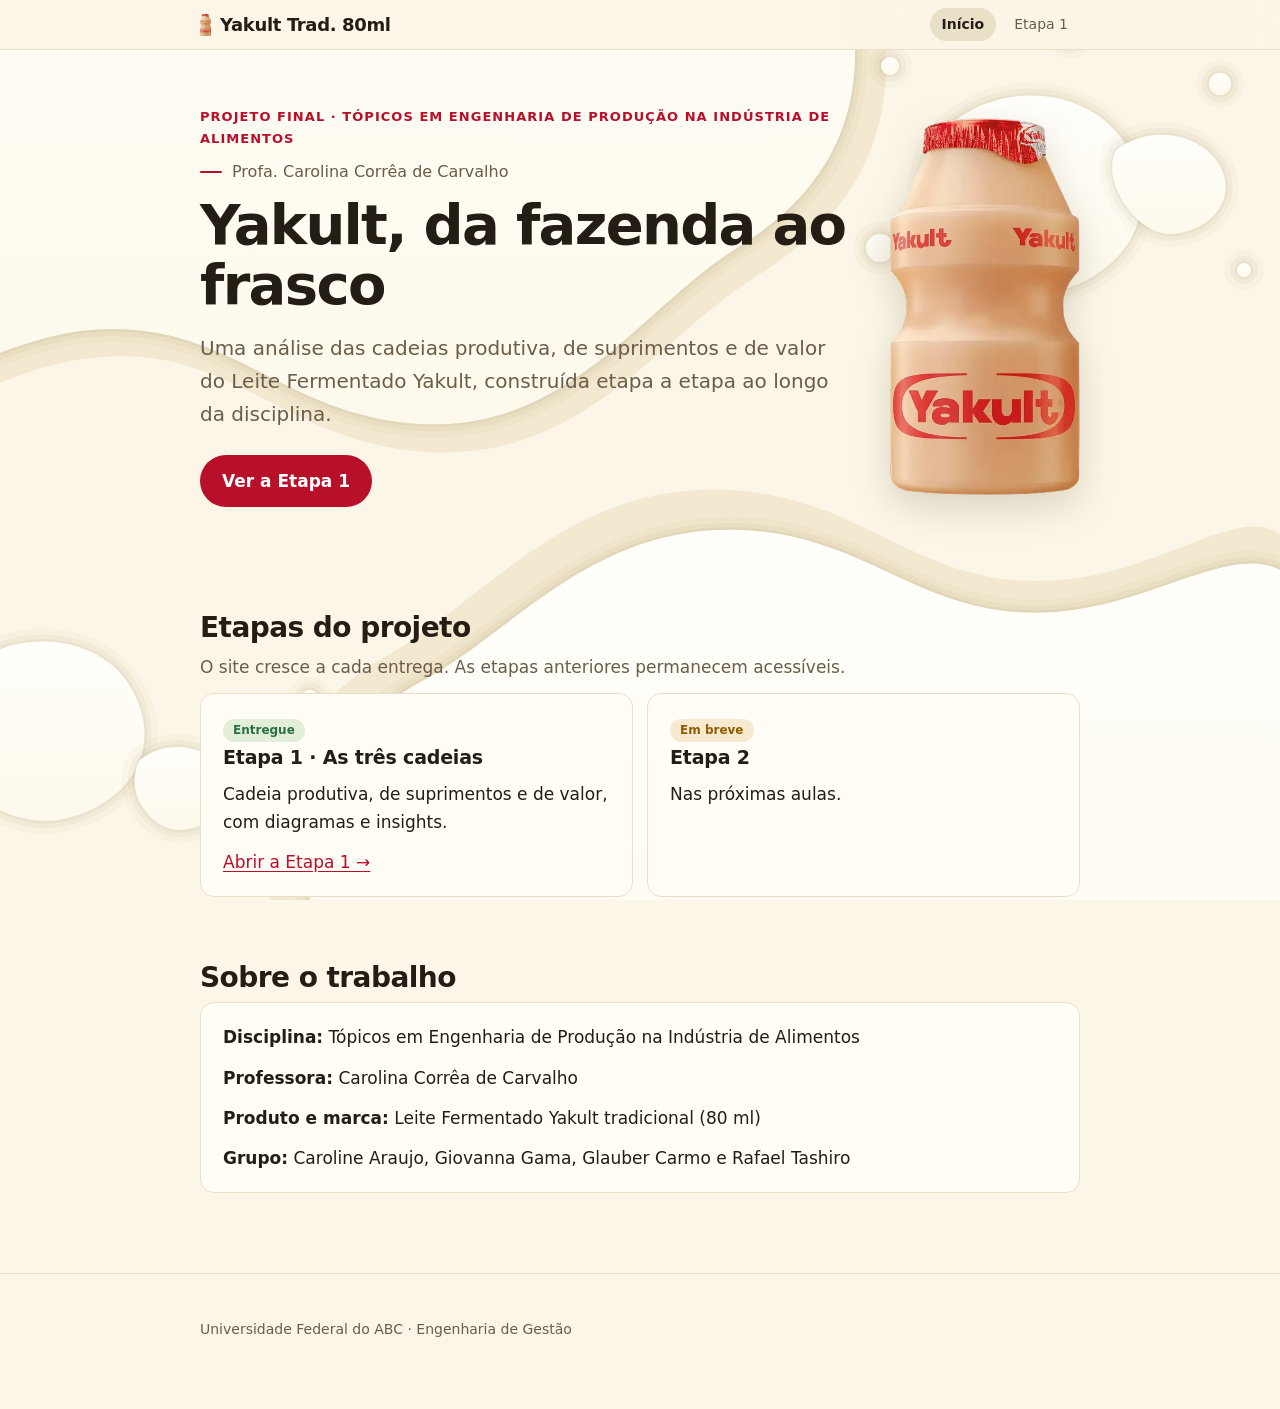
==== index.html @ 2fadf501 "Ícone do cabeçalho menor, mantendo a proporção da imagem Co-Authored-By: Claude Sonnet 5.5 <noreply@" ====
<!doctype html>
<html lang="pt-BR">
<head>
  <meta charset="utf-8">
  <meta name="viewport" content="width=device-width, initial-scale=1">
  <title>Yakult - Tópicos em Eng. Prod. Ind. Alimentos</title>
  <meta name="description" content="Projeto final de Tópicos em Engenharia de Produção na Indústria de Alimentos (UFABC): análise das cadeias produtiva, de suprimentos e de valor do Leite Fermentado Yakult.">
  <link rel="stylesheet" href="assets/style.css">
</head>
<body>

<div class="milk-bg" aria-hidden="true">
  <svg width="0" height="0" style="position:absolute" aria-hidden="true" focusable="false">
    <defs>
      <linearGradient id="milk-grad" x1="0" y1="0" x2="0" y2="1">
        <stop offset="0" class="milk-stop-a"/>
        <stop offset="1" class="milk-stop-b"/>
      </linearGradient>
    </defs>
  </svg>
  <svg class="milk-layer" data-ay="26" data-ax="18" data-per="520" data-ph="0.0" viewBox="0 0 1440 900" preserveAspectRatio="xMaxYMid slice" xmlns="http://www.w3.org/2000/svg" focusable="false">
    <path class="milk-back" d="M-300 -300 H1040 V0 C1064 130 1016 214 920 274 C816 338 744 462 586 452 C440 442 392 342 252 358 C152 367 74 446 0 410 L-300 410 Z"/>
  </svg>
  <svg class="milk-layer" data-ay="40" data-ax="30" data-per="430" data-ph="1.1" viewBox="0 0 1440 900" preserveAspectRatio="xMaxYMid slice" xmlns="http://www.w3.org/2000/svg" focusable="false">
    <path class="milk-glow g1" d="M-300 -300 H1010 V0 C1030 110 990 190 900 246 C800 308 730 432 580 424 C440 416 390 318 250 330 C150 339 70 412 0 380 L-300 380 Z"/>
    <path class="milk-glow g2" d="M-300 -300 H1010 V0 C1030 110 990 190 900 246 C800 308 730 432 580 424 C440 416 390 318 250 330 C150 339 70 412 0 380 L-300 380 Z"/>
    <path class="milk-glow g3" d="M-300 -300 H1010 V0 C1030 110 990 190 900 246 C800 308 730 432 580 424 C440 416 390 318 250 330 C150 339 70 412 0 380 L-300 380 Z"/>
    <path class="milk-front" d="M-300 -300 H1010 V0 C1030 110 990 190 900 246 C800 308 730 432 580 424 C440 416 390 318 250 330 C150 339 70 412 0 380 L-300 380 Z"/>
  </svg>
  <svg class="milk-layer" data-ay="70" data-ax="50" data-per="340" data-ph="2.2" viewBox="0 0 1440 900" preserveAspectRatio="xMaxYMid slice" xmlns="http://www.w3.org/2000/svg" focusable="false">
    <path class="milk-glow g1" d="M1090 150 C1128 82 1240 76 1284 142 C1324 202 1294 268 1222 290 C1148 312 1048 258 1090 150 Z"/>
    <path class="milk-glow g2" d="M1090 150 C1128 82 1240 76 1284 142 C1324 202 1294 268 1222 290 C1148 312 1048 258 1090 150 Z"/>
    <path class="milk-glow g3" d="M1090 150 C1128 82 1240 76 1284 142 C1324 202 1294 268 1222 290 C1148 312 1048 258 1090 150 Z"/>
    <path class="milk-front" d="M1090 150 C1128 82 1240 76 1284 142 C1324 202 1294 268 1222 290 C1148 312 1048 258 1090 150 Z"/>
  </svg>
  <svg class="milk-layer" data-ay="100" data-ax="70" data-per="280" data-ph="0.7" viewBox="0 0 1440 900" preserveAspectRatio="xMaxYMid slice" xmlns="http://www.w3.org/2000/svg" focusable="false">
    <path class="milk-glow g1" d="M1276 150 C1310 124 1364 132 1382 170 C1396 202 1368 232 1332 234 C1298 236 1260 182 1276 150 Z"/>
    <path class="milk-glow g2" d="M1276 150 C1310 124 1364 132 1382 170 C1396 202 1368 232 1332 234 C1298 236 1260 182 1276 150 Z"/>
    <path class="milk-glow g3" d="M1276 150 C1310 124 1364 132 1382 170 C1396 202 1368 232 1332 234 C1298 236 1260 182 1276 150 Z"/>
    <path class="milk-front" d="M1276 150 C1310 124 1364 132 1382 170 C1396 202 1368 232 1332 234 C1298 236 1260 182 1276 150 Z"/>
    <circle class="milk-glow g1" cx="1050" cy="66" r="9"/>
    <circle class="milk-glow g2" cx="1050" cy="66" r="9"/>
    <circle class="milk-glow g3" cx="1050" cy="66" r="9"/>
    <circle class="milk-front" cx="1050" cy="66" r="9"/>
    <circle class="milk-glow g1" cx="1040" cy="248" r="14"/>
    <circle class="milk-glow g2" cx="1040" cy="248" r="14"/>
    <circle class="milk-glow g3" cx="1040" cy="248" r="14"/>
    <circle class="milk-front" cx="1040" cy="248" r="14"/>
    <circle class="milk-glow g1" cx="1380" cy="84" r="11"/>
    <circle class="milk-glow g2" cx="1380" cy="84" r="11"/>
    <circle class="milk-glow g3" cx="1380" cy="84" r="11"/>
    <circle class="milk-front" cx="1380" cy="84" r="11"/>
    <circle class="milk-glow g1" cx="1230" cy="40" r="6"/>
    <circle class="milk-glow g2" cx="1230" cy="40" r="6"/>
    <circle class="milk-glow g3" cx="1230" cy="40" r="6"/>
    <circle class="milk-front" cx="1230" cy="40" r="6"/>
    <circle class="milk-glow g1" cx="1404" cy="270" r="7"/>
    <circle class="milk-glow g2" cx="1404" cy="270" r="7"/>
    <circle class="milk-glow g3" cx="1404" cy="270" r="7"/>
    <circle class="milk-front" cx="1404" cy="270" r="7"/>
  </svg>
  <svg class="milk-layer" data-ay="30" data-ax="24" data-per="560" data-ph="3.4" viewBox="0 0 1440 900" preserveAspectRatio="xMaxYMid slice" xmlns="http://www.w3.org/2000/svg" focusable="false">
    <path class="milk-back" d="M1800 1250 H430 V900 C410 790 460 704 550 654 C650 596 730 482 890 490 C1030 498 1080 592 1220 580 C1320 572 1400 504 1440 534 L1800 534 Z"/>
  </svg>
  <svg class="milk-layer" data-ay="46" data-ax="36" data-per="450" data-ph="4.2" viewBox="0 0 1440 900" preserveAspectRatio="xMaxYMid slice" xmlns="http://www.w3.org/2000/svg" focusable="false">
    <path class="milk-glow g1" d="M1800 1250 H470 V900 C450 800 498 726 584 680 C678 628 754 524 902 530 C1032 536 1084 622 1216 612 C1314 604 1390 544 1440 570 L1800 570 Z"/>
    <path class="milk-glow g2" d="M1800 1250 H470 V900 C450 800 498 726 584 680 C678 628 754 524 902 530 C1032 536 1084 622 1216 612 C1314 604 1390 544 1440 570 L1800 570 Z"/>
    <path class="milk-glow g3" d="M1800 1250 H470 V900 C450 800 498 726 584 680 C678 628 754 524 902 530 C1032 536 1084 622 1216 612 C1314 604 1390 544 1440 570 L1800 570 Z"/>
    <path class="milk-front" d="M1800 1250 H470 V900 C450 800 498 726 584 680 C678 628 754 524 902 530 C1032 536 1084 622 1216 612 C1314 604 1390 544 1440 570 L1800 570 Z"/>
  </svg>
  <svg class="milk-layer" data-ay="90" data-ax="60" data-per="300" data-ph="5.1" viewBox="0 0 1440 900" preserveAspectRatio="xMaxYMid slice" xmlns="http://www.w3.org/2000/svg" focusable="false">
    <path class="milk-glow g1" d="M110 690 C146 628 252 624 290 686 C324 742 296 800 228 818 C158 836 76 766 110 690 Z"/>
    <path class="milk-glow g2" d="M110 690 C146 628 252 624 290 686 C324 742 296 800 228 818 C158 836 76 766 110 690 Z"/>
    <path class="milk-glow g3" d="M110 690 C146 628 252 624 290 686 C324 742 296 800 228 818 C158 836 76 766 110 690 Z"/>
    <path class="milk-front" d="M110 690 C146 628 252 624 290 686 C324 742 296 800 228 818 C158 836 76 766 110 690 Z"/>
    <path class="milk-glow g1" d="M300 760 C326 738 372 744 386 776 C396 804 372 828 342 830 C312 832 282 792 300 760 Z"/>
    <path class="milk-glow g2" d="M300 760 C326 738 372 744 386 776 C396 804 372 828 342 830 C312 832 282 792 300 760 Z"/>
    <path class="milk-glow g3" d="M300 760 C326 738 372 744 386 776 C396 804 372 828 342 830 C312 832 282 792 300 760 Z"/>
    <path class="milk-front" d="M300 760 C326 738 372 744 386 776 C396 804 372 828 342 830 C312 832 282 792 300 760 Z"/>
    <circle class="milk-glow g1" cx="470" cy="700" r="10"/>
    <circle class="milk-glow g2" cx="470" cy="700" r="10"/>
    <circle class="milk-glow g3" cx="470" cy="700" r="10"/>
    <circle class="milk-front" cx="470" cy="700" r="10"/>
    <circle class="milk-glow g1" cx="90" cy="610" r="7"/>
    <circle class="milk-glow g2" cx="90" cy="610" r="7"/>
    <circle class="milk-glow g3" cx="90" cy="610" r="7"/>
    <circle class="milk-front" cx="90" cy="610" r="7"/>
    <circle class="milk-glow g1" cx="420" cy="840" r="12"/>
    <circle class="milk-glow g2" cx="420" cy="840" r="12"/>
    <circle class="milk-glow g3" cx="420" cy="840" r="12"/>
    <circle class="milk-front" cx="420" cy="840" r="12"/>
  </svg>
</div>


<header class="topbar">
  <div class="wrap">
    <a class="brand" href="index.html"><img class="brand-icon" src="assets/yakult-frasco.webp" width="11" height="22" alt="" decoding="async"><span class="brand-name">Yakult Trad. 80ml</span></a>
    <nav class="nav" aria-label="Principal">
      <a href="index.html" aria-current="page">Início</a>
      <a href="etapa-1.html">Etapa 1</a>
    </nav>
  </div>
</header>

<main class="wrap">

  <section class="hero">
    <div class="hero-text">
    <span class="eyebrow">Projeto Final · Tópicos em Engenharia de Produção na Indústria de Alimentos</span>
    <p class="prof">Profa. Carolina Corrêa de Carvalho</p>
    <h1>Yakult, da fazenda ao frasco</h1>
    <p class="lede">Uma análise das cadeias produtiva, de suprimentos e de valor do Leite Fermentado Yakult, construída etapa a etapa ao longo da disciplina.</p>
    <a class="cta" href="etapa-1.html">Ver a Etapa 1</a>
    </div>
    <img class="hero-img" src="assets/yakult-frasco.webp" width="359" height="713" alt="Frasco de Yakult tradicional, com tampa de alumínio vermelha" fetchpriority="high">
  </section>

  <section>
    <h2>Etapas do projeto</h2>
    <p class="sub">O site cresce a cada entrega. As etapas anteriores permanecem acessíveis.</p>
    <div class="grid two">
      <div class="card">
        <span class="tag done">Entregue</span>
        <h3>Etapa 1 · As três cadeias</h3>
        <p>Cadeia produtiva, de suprimentos e de valor, com diagramas e insights.</p>
        <p><a href="etapa-1.html">Abrir a Etapa 1 →</a></p>
      </div>
      <div class="card">
        <span class="tag soon">Em breve</span>
        <h3>Etapa 2</h3>
        <p>Nas próximas aulas.</p>
      </div>
    </div>
  </section>

  <section>
    <h2>Sobre o trabalho</h2>
    <div class="card">
      <p><strong>Disciplina:</strong> Tópicos em Engenharia de Produção na Indústria de Alimentos</p>
      <p><strong>Professora:</strong> Carolina Corrêa de Carvalho</p>
      <p><strong>Produto e marca:</strong> Leite Fermentado Yakult tradicional (80 ml)</p>
      <p><strong>Grupo:</strong> Caroline Araujo, Giovanna Gama, Glauber Carmo e Rafael Tashiro</p>
    </div>
  </section>

</main>

<footer>
  <div class="wrap">
    <p>Universidade Federal do ABC · Engenharia de Gestão</p>
  </div>
</footer>

<script src="assets/milk.js" defer></script>
</body>
</html>
---- assets/style.css ----
:root {
  color-scheme: light;
  /* Paleta única: cor do leite fermentado (creme levemente amarelado) */
  --bg: #fbf6e7;
  --surface: #fffdf6;
  --ink: #241d15;
  --muted: #6a5d49;
  --line: #e9e0c8;
  --red: #b80f2b;
  --red-soft: #f8e3dc;
  --green: #2a6f46;
  --green-soft: #e3eed9;
  --blue: #2a5590;
  --blue-soft: #e3ebf1;
  --amber: #8f5c00;
  --amber-soft: #f7ead0;
  --radius: 14px;
  --font: "Inter", system-ui, -apple-system, "Segoe UI", Roboto, sans-serif;

  /* Camadas do respingo de leite */
  --milk-front-a: #fffefa;
  --milk-front-b: #fdf9ec;
  --milk-back: #f2e9d0;
  --milk-glow: 118, 88, 36;
}

* { box-sizing: border-box; }

html { scroll-behavior: smooth; }

body {
  margin: 0;
  background: var(--bg);
  color: var(--ink);
  font-family: var(--font);
  line-height: 1.65;
  font-size: 17px;
}

a { color: var(--red); text-underline-offset: 3px; }
a:hover { text-decoration-thickness: 2px; }

.wrap { max-width: 920px; margin: 0 auto; padding: 0 20px; }

/* Header / nav */
.topbar {
  position: sticky; top: 0; z-index: 10;
  background: color-mix(in srgb, var(--bg) 90%, transparent);
  backdrop-filter: blur(10px);
  border-bottom: 1px solid var(--line);
}
.topbar .wrap {
  display: flex; align-items: center; justify-content: space-between;
  gap: 4px 16px; padding-top: 8px; padding-bottom: 8px; flex-wrap: wrap;
}
.brand {
  display: inline-flex; align-items: center; gap: 9px;
  font-weight: 800; font-size: 18px; letter-spacing: -0.02em;
  text-decoration: none; color: var(--ink); line-height: 1;
}
.brand-icon { flex: none; height: 22px; width: auto; aspect-ratio: 359 / 713; object-fit: contain; }
.brand-name { white-space: nowrap; }
.brand:hover .brand-icon { transform: rotate(-6deg); }
.brand-icon { transition: transform .2s ease; }
.nav { display: flex; gap: 6px; font-size: 14px; }
.nav a {
  color: var(--muted); text-decoration: none; padding: 5px 12px; border-radius: 999px; white-space: nowrap;
}
.nav a:hover { color: var(--ink); background: var(--line); }
.nav a[aria-current="page"] { color: var(--ink); font-weight: 600; background: var(--line); }

/* Abas de seção (Etapa 1) */
.tabs { border-top: 1px solid var(--line); }
.tabs-row {
  display: flex; gap: 6px; padding-top: 6px; padding-bottom: 7px;
  justify-content: flex-start;
  overflow-x: auto; scrollbar-width: none; -webkit-overflow-scrolling: touch;
}
.topbar .tabs-row { flex-wrap: nowrap; }
.tabs-row::-webkit-scrollbar { display: none; }
.tabs a {
  flex: none; font-size: 13.5px; font-weight: 500; color: var(--muted);
  text-decoration: none; padding: 4px 13px; border-radius: 999px;
  border: 1px solid transparent; white-space: nowrap;
  transition: background .15s ease, color .15s ease, border-color .15s ease;
}
.tabs a:hover { color: var(--ink); background: var(--line); }
.tabs a[aria-current="true"] {
  color: var(--red); background: var(--red-soft); border-color: color-mix(in srgb, var(--red) 28%, transparent);
  font-weight: 650;
}
.tabs a:focus-visible, .nav a:focus-visible, .brand:focus-visible {
  outline: 2px solid var(--red); outline-offset: 2px;
}
.progress { height: 2px; background: transparent; }
.progress span { display: block; height: 100%; width: 0; background: var(--red); transition: width .1s linear; }

section[id] { scroll-margin-top: 112px; }

/* Hero */
.hero { padding: 56px 0 40px; display: flex; align-items: center; justify-content: space-between; gap: 32px; }
.hero-img { flex: none; width: 190px; height: auto; filter: drop-shadow(0 14px 18px rgba(80, 55, 20, .18)); }
.eyebrow {
  display: inline-block; font-size: 13px; font-weight: 600; letter-spacing: 0.08em;
  text-transform: uppercase; color: var(--red);
}
h1 {
  font-size: clamp(34px, 6vw, 56px); line-height: 1.08;
  letter-spacing: -0.03em; margin: 10px 0 16px; font-weight: 800;
}
.prof { margin: 8px 0 0; font-size: 16px; font-weight: 500; color: var(--muted); }
.prof::before { content: ""; display: inline-block; width: 22px; height: 2px; background: var(--red); vertical-align: middle; margin-right: 10px; border-radius: 2px; }
.lede { font-size: 20px; color: var(--muted); max-width: 640px; margin: 0; }

h2 {
  font-size: 28px; letter-spacing: -0.02em; line-height: 1.2;
  margin: 64px 0 8px; font-weight: 750;
}
h3 { font-size: 19px; margin: 32px 0 6px; letter-spacing: -0.01em; }
p { margin: 12px 0; }
ul, ol { padding-left: 22px; }
li { margin: 6px 0; }
.sub { color: var(--muted); margin-top: 0; }

/* Cards */
.grid { display: grid; gap: 14px; }
.grid.two { grid-template-columns: repeat(auto-fit, minmax(260px, 1fr)); }
.grid.three { grid-template-columns: repeat(auto-fit, minmax(220px, 1fr)); }

.card {
  background: var(--surface); border: 1px solid var(--line);
  border-radius: var(--radius); padding: 20px 22px;
}
.card h3 { margin-top: 0; }
.card p:first-of-type { margin-top: 0; }
.card p:last-child, .card ul:last-child { margin-bottom: 0; }

.tag {
  display: inline-block; font-size: 12px; font-weight: 600; padding: 2px 10px;
  border-radius: 999px; background: var(--line); color: var(--muted);
}
.tag.done { background: var(--green-soft); color: var(--green); }
.tag.soon { background: var(--amber-soft); color: var(--amber); }

.cta {
  display: inline-block; margin-top: 24px; padding: 12px 22px;
  background: var(--red); color: #fff; font-weight: 600; border-radius: 999px;
  text-decoration: none;
}
.cta:hover { filter: brightness(1.08); }

/* Definition strip */
.defs { display: grid; gap: 12px; grid-template-columns: repeat(auto-fit, minmax(240px, 1fr)); margin-top: 16px; }
.def { border-radius: var(--radius); padding: 18px 20px; border: 1px solid var(--line); background: var(--surface); }
.def b { display: block; font-size: 13px; letter-spacing: 0.06em; text-transform: uppercase; margin-bottom: 4px; }
.def.p b { color: var(--blue); }
.def.s b { color: var(--green); }
.def.v b { color: var(--red); }
.def p { margin: 0; font-size: 16px; }

/* Callouts */
.callout {
  border-left: 4px solid var(--amber); background: var(--amber-soft);
  padding: 14px 18px; border-radius: 0 var(--radius) var(--radius) 0; margin: 20px 0;
}
.callout.red { border-color: var(--red); background: var(--red-soft); }
.callout p { margin: 6px 0; }
.callout strong:first-child { display: block; }

/* Facts */
.facts { display: grid; gap: 12px; grid-template-columns: repeat(auto-fit, minmax(190px, 1fr)); margin: 18px 0; }
.fact { background: var(--surface); border: 1px solid var(--line); border-radius: var(--radius); padding: 16px 18px; }
.fact .n { font-size: 28px; font-weight: 800; letter-spacing: -0.02em; line-height: 1.1; }
.fact .l { font-size: 14px; color: var(--muted); margin-top: 4px; }
.fact .y { font-size: 12px; color: var(--muted); margin-top: 6px; }

/* Diagrams */
.diagram {
  background: var(--surface); border: 1px solid var(--line);
  border-radius: var(--radius); padding: 14px; margin: 20px 0;
  overflow-x: auto;
}
.diagram svg { display: block; width: 100%; min-width: 760px; height: auto; }
.diagram figcaption { font-size: 14px; color: var(--muted); padding: 8px 6px 0; }
figure { margin: 0; }

.svg-box { fill: var(--surface); stroke: var(--line); stroke-width: 1.5; }
.svg-p { fill: var(--blue-soft); stroke: var(--blue); stroke-width: 1.5; }
.svg-s { fill: var(--green-soft); stroke: var(--green); stroke-width: 1.5; }
.svg-v { fill: var(--red-soft); stroke: var(--red); stroke-width: 1.5; }
.svg-a { fill: var(--amber-soft); stroke: var(--amber); stroke-width: 1.5; }
.svg-t { fill: var(--ink); font-family: var(--font); font-size: 13px; }
.svg-t.b { font-weight: 700; }
.svg-t.sm { font-size: 11.5px; fill: var(--muted); }
.svg-t.h { font-size: 14px; font-weight: 700; }
.svg-line { stroke: var(--muted); stroke-width: 1.8; fill: none; }
.svg-arrow { fill: var(--muted); }

/* Table */
.table-wrap { overflow-x: auto; margin: 16px 0; }
table { width: 100%; border-collapse: collapse; font-size: 15px; background: var(--surface); border: 1px solid var(--line); border-radius: var(--radius); overflow: hidden; }
th, td { text-align: left; padding: 11px 14px; border-bottom: 1px solid var(--line); vertical-align: top; }
th { font-size: 13px; text-transform: uppercase; letter-spacing: 0.05em; color: var(--muted); background: var(--bg); }
tr:last-child td { border-bottom: 0; }


/* Sources */
.sources { font-size: 15px; }
.sources li { margin: 8px 0; }

footer { margin-top: 80px; padding: 32px 0 56px; border-top: 1px solid var(--line); color: var(--muted); font-size: 14px; }

@media (max-width: 600px) {
  .brand { font-size: 16px; }
  .brand-icon { height: 20px; }
  body { font-size: 16px; }
  .hero { padding-top: 32px; flex-direction: column-reverse; align-items: flex-start; gap: 18px; }
  .hero-img { width: 120px; }
  h2 { font-size: 24px; margin-top: 48px; }
  .nav { font-size: 13px; gap: 2px; }
  .nav a { padding: 5px 10px; }
}

/* Fundo de leite: camadas fixas na tela (cada uma sobe para a GPU), com parallax em assets/milk.js */
.milk-bg {
  position: fixed; inset: 0; z-index: -1;
  pointer-events: none; overflow: hidden;
}
.milk-layer {
  position: absolute; inset: 0; width: 100%; height: 100%;
  will-change: transform; transform: translate3d(0, 0, 0);
}
.milk-stop-a { stop-color: var(--milk-front-a); }
.milk-stop-b { stop-color: var(--milk-front-b); }
.milk-back { fill: var(--milk-back); }
.milk-front { fill: url(#milk-grad); }
.milk-glow { fill: none; stroke: rgb(var(--milk-glow)); stroke-linejoin: round; }
.milk-glow.g1 { stroke-width: 26; stroke-opacity: 0.030; }
.milk-glow.g2 { stroke-width: 14; stroke-opacity: 0.045; }
.milk-glow.g3 { stroke-width: 5;  stroke-opacity: 0.060; }
.milk-bg--soft { opacity: 0.8; }

@media (max-width: 600px) {
  .milk-bg { opacity: 0.85; }
  .milk-bg--soft { opacity: 0.7; }
}
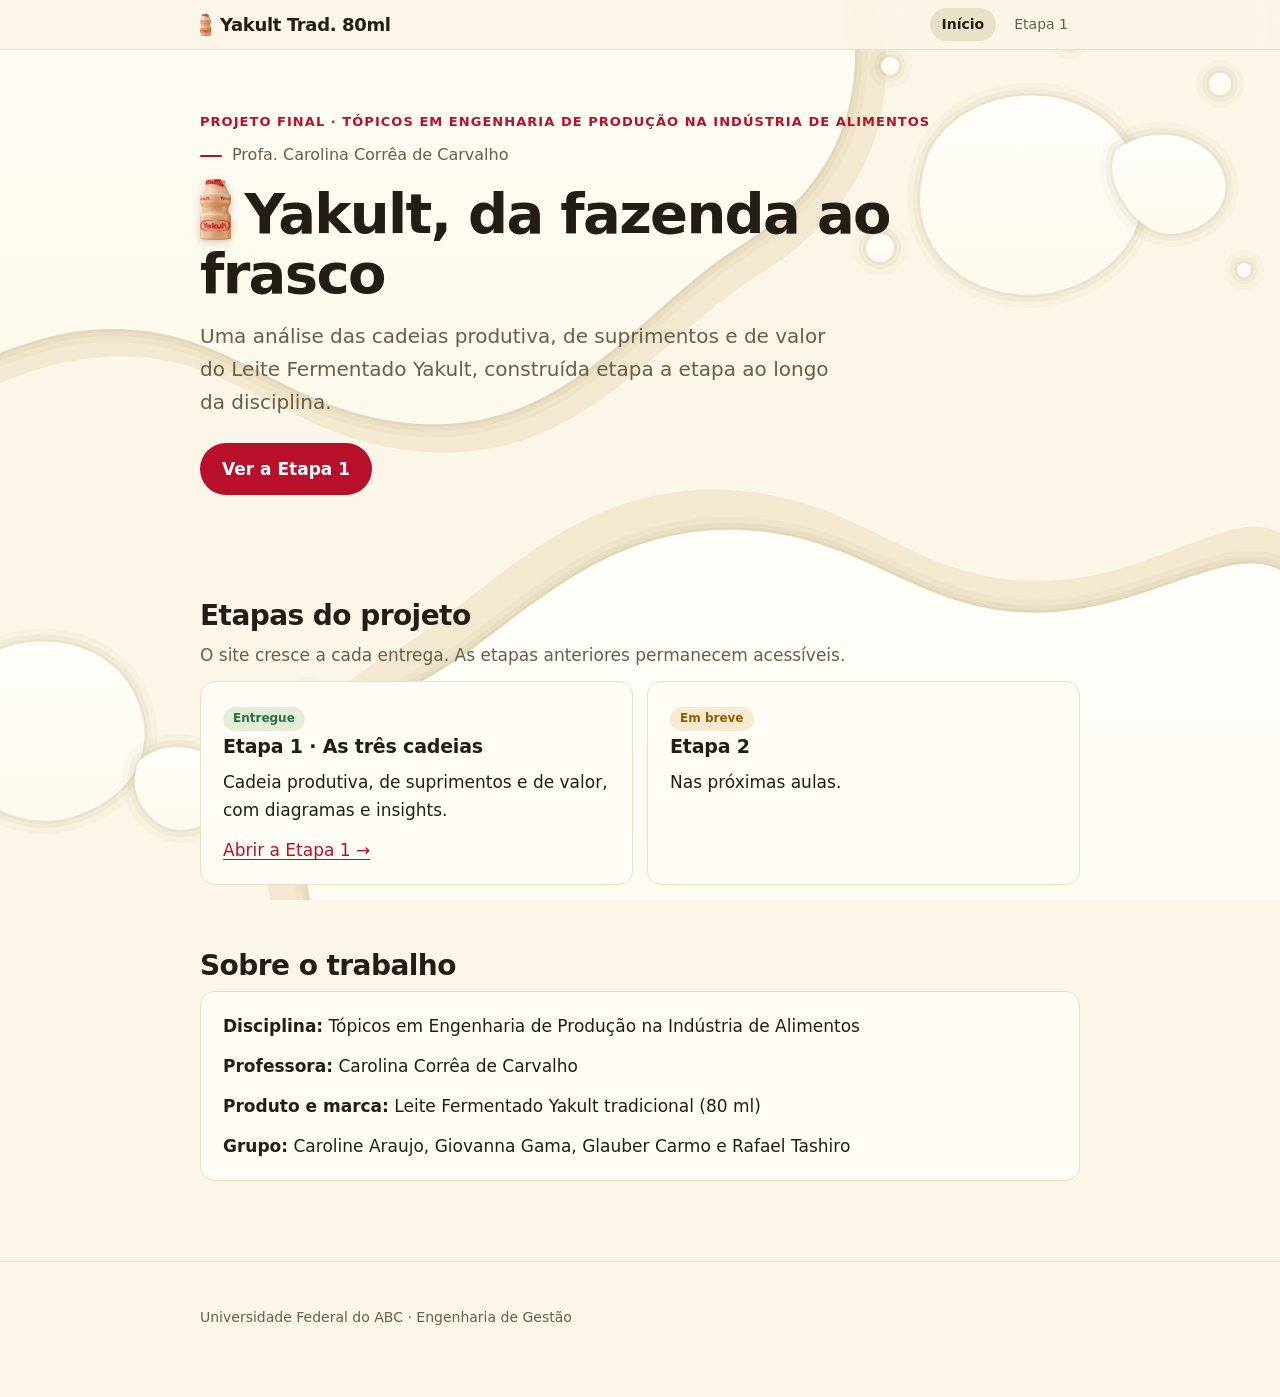
==== commit 9ad7d063: "Frasco do hero ao lado da palavra Yakult, na proporção da fonte Co-Authored-By: Claude Sonnet 5.5 <n" ====
--- a/index.html
+++ b/index.html
@@ -106,14 +106,11 @@
 <main class="wrap">
 
   <section class="hero">
-    <div class="hero-text">
     <span class="eyebrow">Projeto Final · Tópicos em Engenharia de Produção na Indústria de Alimentos</span>
     <p class="prof">Profa. Carolina Corrêa de Carvalho</p>
-    <h1>Yakult, da fazenda ao frasco</h1>
+    <h1><img class="h1-img" src="assets/yakult-frasco.webp" width="53" height="105" alt="Frasco de Yakult">Yakult, da fazenda ao frasco</h1>
     <p class="lede">Uma análise das cadeias produtiva, de suprimentos e de valor do Leite Fermentado Yakult, construída etapa a etapa ao longo da disciplina.</p>
     <a class="cta" href="etapa-1.html">Ver a Etapa 1</a>
-    </div>
-    <img class="hero-img" src="assets/yakult-frasco.webp" width="359" height="713" alt="Frasco de Yakult tradicional, com tampa de alumínio vermelha" fetchpriority="high">
   </section>
 
   <section>
--- a/assets/style.css
+++ b/assets/style.css
@@ -98,8 +98,8 @@
 section[id] { scroll-margin-top: 112px; }
 
 /* Hero */
-.hero { padding: 56px 0 40px; display: flex; align-items: center; justify-content: space-between; gap: 32px; }
-.hero-img { flex: none; width: 190px; height: auto; filter: drop-shadow(0 14px 18px rgba(80, 55, 20, .18)); }
+.hero { padding: 56px 0 40px; }
+.h1-img { height: 1.1em; width: auto; aspect-ratio: 359 / 713; vertical-align: -0.14em; margin-right: 0.24em; filter: drop-shadow(0 3px 4px rgba(80, 55, 20, .22)); }
 .eyebrow {
   display: inline-block; font-size: 13px; font-weight: 600; letter-spacing: 0.08em;
   text-transform: uppercase; color: var(--red);
@@ -214,8 +214,7 @@
   .brand { font-size: 16px; }
   .brand-icon { height: 20px; }
   body { font-size: 16px; }
-  .hero { padding-top: 32px; flex-direction: column-reverse; align-items: flex-start; gap: 18px; }
-  .hero-img { width: 120px; }
+  .hero { padding-top: 44px; }
   h2 { font-size: 24px; margin-top: 48px; }
   .nav { font-size: 13px; gap: 2px; }
   .nav a { padding: 5px 10px; }
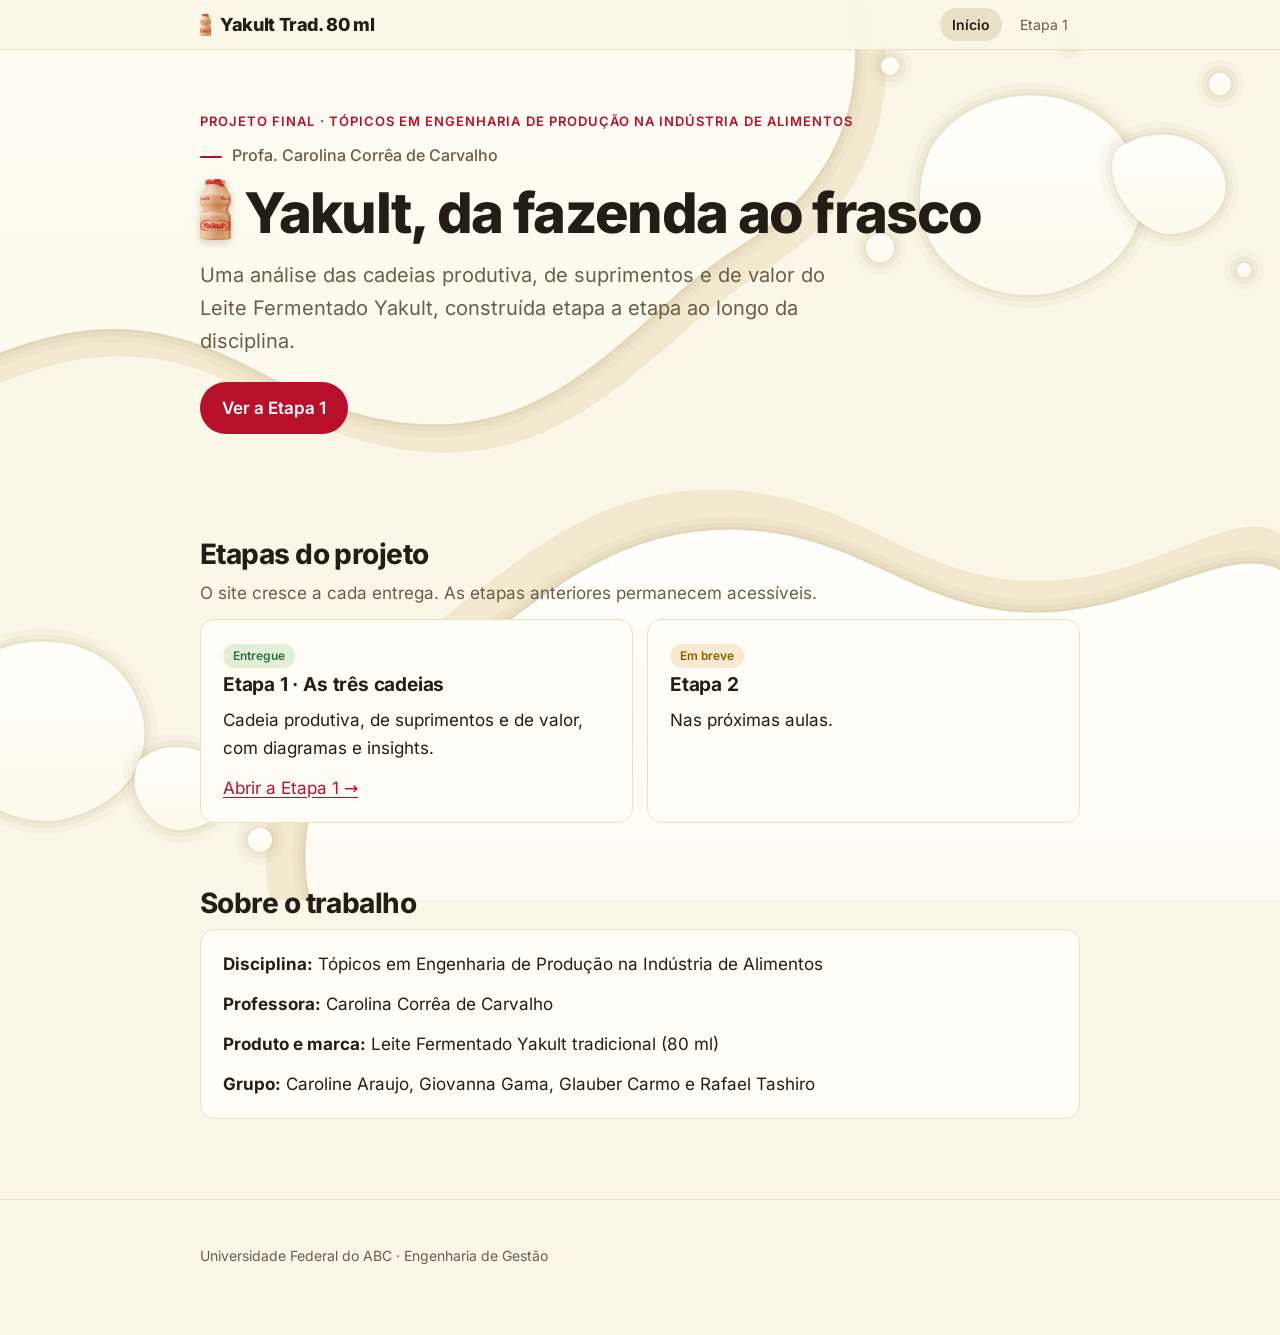
==== commit b44c6abd: "Diagramas de fonte única (largo + vertical no celular) e melhorias da revisão - assets/diagramas.js " ====
--- a/index.html
+++ b/index.html
@@ -5,9 +5,18 @@
   <meta name="viewport" content="width=device-width, initial-scale=1">
   <title>Yakult - Tópicos em Eng. Prod. Ind. Alimentos</title>
   <meta name="description" content="Projeto final de Tópicos em Engenharia de Produção na Indústria de Alimentos (UFABC): análise das cadeias produtiva, de suprimentos e de valor do Leite Fermentado Yakult.">
+  <meta name="theme-color" content="#fbf6e7">
+  <meta property="og:type" content="website">
+  <meta property="og:locale" content="pt_BR">
+  <meta property="og:title" content="Yakult - Tópicos em Eng. Prod. Ind. Alimentos">
+  <meta property="og:description" content="Projeto final de Tópicos em Engenharia de Produção na Indústria de Alimentos (UFABC): análise das cadeias produtiva, de suprimentos e de valor do Leite Fermentado Yakult.">
+  <link rel="icon" type="image/png" href="assets/favicon.png">
+  <link rel="apple-touch-icon" href="assets/apple-touch-icon.png">
+  <link rel="preload" href="assets/fonts/inter-latin-wght-normal.woff2" as="font" type="font/woff2" crossorigin>
   <link rel="stylesheet" href="assets/style.css">
 </head>
 <body>
+<a class="skip" href="#main">Pular para o conteúdo</a>
 
 <div class="milk-bg" aria-hidden="true">
   <svg width="0" height="0" style="position:absolute" aria-hidden="true" focusable="false">
@@ -95,7 +104,7 @@
 
 <header class="topbar">
   <div class="wrap">
-    <a class="brand" href="index.html"><img class="brand-icon" src="assets/yakult-frasco.webp" width="11" height="22" alt="" decoding="async"><span class="brand-name">Yakult Trad. 80ml</span></a>
+    <a class="brand" href="index.html"><img class="brand-icon" src="assets/yakult-frasco.webp" width="11" height="22" alt="" decoding="async"><span class="brand-name">Yakult Trad. 80&nbsp;ml</span></a>
     <nav class="nav" aria-label="Principal">
       <a href="index.html" aria-current="page">Início</a>
       <a href="etapa-1.html">Etapa 1</a>
@@ -103,12 +112,12 @@
   </div>
 </header>
 
-<main class="wrap">
+<main class="wrap" id="main">
 
   <section class="hero">
     <span class="eyebrow">Projeto Final · Tópicos em Engenharia de Produção na Indústria de Alimentos</span>
     <p class="prof">Profa. Carolina Corrêa de Carvalho</p>
-    <h1><img class="h1-img" src="assets/yakult-frasco.webp" width="53" height="105" alt="Frasco de Yakult">Yakult, da fazenda ao frasco</h1>
+    <h1><img class="h1-img" src="assets/yakult-frasco.webp" width="53" height="105" alt="">Yakult, da fazenda ao frasco</h1>
     <p class="lede">Uma análise das cadeias produtiva, de suprimentos e de valor do Leite Fermentado Yakult, construída etapa a etapa ao longo da disciplina.</p>
     <a class="cta" href="etapa-1.html">Ver a Etapa 1</a>
   </section>
--- a/assets/style.css
+++ b/assets/style.css
@@ -1,3 +1,12 @@
+@font-face {
+  font-family: "Inter";
+  src: url("fonts/inter-latin-wght-normal.woff2") format("woff2");
+  font-weight: 100 900;
+  font-style: normal;
+  font-display: swap;
+  unicode-range: U+0000-00FF, U+0131, U+0152-0153, U+02BB-02BC, U+02C6, U+02DA, U+02DC, U+0304, U+0308, U+0329, U+2000-206F, U+20AC, U+2122, U+2191, U+2193, U+2212, U+2215, U+FEFF, U+FFFD;
+}
+
 :root {
   color-scheme: light;
   /* Paleta única: cor do leite fermentado (creme levemente amarelado) */
@@ -45,8 +54,7 @@
 /* Header / nav */
 .topbar {
   position: sticky; top: 0; z-index: 10;
-  background: color-mix(in srgb, var(--bg) 90%, transparent);
-  backdrop-filter: blur(10px);
+  background: color-mix(in srgb, var(--bg) 96%, transparent);
   border-bottom: 1px solid var(--line);
 }
 .topbar .wrap {
@@ -89,13 +97,23 @@
   color: var(--red); background: var(--red-soft); border-color: color-mix(in srgb, var(--red) 28%, transparent);
   font-weight: 650;
 }
-.tabs a:focus-visible, .nav a:focus-visible, .brand:focus-visible {
-  outline: 2px solid var(--red); outline-offset: 2px;
+a:focus-visible, button:focus-visible {
+  outline: 2px solid var(--red); outline-offset: 3px; border-radius: 4px;
+}
+.tabs a:focus-visible, .nav a:focus-visible, .cta:focus-visible { border-radius: 999px; }
+.skip {
+  position: absolute; left: 12px; top: -80px; z-index: 100;
+  background: var(--red); color: #fff; padding: 8px 14px; border-radius: 8px; text-decoration: none; font-weight: 600;
+}
+.skip:focus { top: 10px; }
+.sr-only {
+  position: absolute; width: 1px; height: 1px; margin: -1px; padding: 0; overflow: hidden;
+  clip: rect(0 0 0 0); white-space: nowrap; border: 0;
 }
 .progress { height: 2px; background: transparent; }
 .progress span { display: block; height: 100%; width: 0; background: var(--red); transition: width .1s linear; }
 
-section[id] { scroll-margin-top: 112px; }
+section[id] { scroll-margin-top: calc(var(--stick, 100px) + 12px); }
 
 /* Hero */
 .hero { padding: 56px 0 40px; }
@@ -131,7 +149,8 @@
   background: var(--surface); border: 1px solid var(--line);
   border-radius: var(--radius); padding: 20px 22px;
 }
-.card h3 { margin-top: 0; }
+.card h3, .card h4 { margin-top: 0; }
+.card h4 { font-size: 19px; margin-bottom: 6px; letter-spacing: -0.01em; }
 .card p:first-of-type { margin-top: 0; }
 .card p:last-child, .card ul:last-child { margin-bottom: 0; }
 
@@ -172,15 +191,57 @@
 .fact { background: var(--surface); border: 1px solid var(--line); border-radius: var(--radius); padding: 16px 18px; }
 .fact .n { font-size: 28px; font-weight: 800; letter-spacing: -0.02em; line-height: 1.1; }
 .fact .l { font-size: 14px; color: var(--muted); margin-top: 4px; }
-.fact .y { font-size: 12px; color: var(--muted); margin-top: 6px; }
+.fact .y { font-size: 13px; color: var(--muted); margin-top: 6px; }
 
 /* Diagrams */
 .diagram {
   background: var(--surface); border: 1px solid var(--line);
   border-radius: var(--radius); padding: 14px; margin: 20px 0;
-  overflow-x: auto;
-}
-.diagram svg { display: block; width: 100%; min-width: 760px; height: auto; }
+}
+.diagram svg { display: block; width: 100%; height: auto; }
+/* Duas versões geradas por assets/diagramas.js: larga (SVG) e vertical (lista) */
+.dg-wide { display: none; }
+.dg-narrow { display: block; }
+@media (min-width: 900px) {
+  .dg-wide { display: block; }
+  .dg-narrow { display: none; }
+}
+
+/* Versão vertical dos diagramas */
+.fl { max-width: 560px; margin: 0 auto; }
+.fl > :not(.fl-arrow) + :not(.fl-arrow) { margin-top: 14px; }
+.fl-list { list-style: none; margin: 0; padding: 0; display: flex; flex-direction: column; gap: 8px; }
+.fl-list.fl-row { flex-direction: row; }
+.fl-list.fl-row > .fl-card { flex: 1 1 0; min-width: 0; }
+.fl-card {
+  margin: 0; padding: 10px 14px; border: 1.5px solid var(--line); border-radius: 10px;
+  display: flex; flex-direction: column; gap: 2px; font-size: 15px; line-height: 1.4;
+}
+.fl-card strong { font-size: 15.5px; }
+.fl-card span { font-size: 14px; color: var(--muted); }
+.fl-card.f-p { background: var(--blue-soft);  border-color: var(--blue); }
+.fl-card.f-s { background: var(--green-soft); border-color: var(--green); }
+.fl-card.f-v { background: var(--red-soft);   border-color: var(--red); }
+.fl-card.f-a { background: var(--amber-soft); border-color: var(--amber); }
+.fl-arrow { position: relative; list-style: none; margin: 0; padding: 0; height: 16px; flex: none; }
+.fl-list > .fl-arrow { margin: -6px 0; }
+.fl-arrow-big { height: 24px; }
+.fl-arrow::before {
+  content: ""; position: absolute; left: 50%; top: 1px; bottom: 7px; width: 2px;
+  background: var(--muted); transform: translateX(-50%);
+}
+.fl-arrow::after {
+  content: ""; position: absolute; left: 50%; bottom: 1px; transform: translateX(-50%);
+  border-left: 6px solid transparent; border-right: 6px solid transparent; border-top: 7px solid var(--muted);
+}
+.fl-grupo { border: 1px solid var(--line); border-radius: 12px; padding: 10px 12px 12px; background: var(--bg); }
+.fl-cab { margin: 0 0 8px; font-size: 13.5px; font-weight: 700; color: var(--ink); }
+.fl-nota { margin: 8px 0 0; font-size: 13px; color: var(--muted); text-align: center; }
+.fl-leg { list-style: none; display: flex; flex-wrap: wrap; gap: 6px 18px; padding: 0; margin: 14px 0 0; font-size: 13px; color: var(--muted); }
+.fl-leg li { margin: 0; display: flex; align-items: center; gap: 7px; }
+.fl-leg i { width: 14px; height: 14px; border-radius: 3px; border: 1.5px solid; display: inline-block; }
+.fl-leg i.f-v { background: var(--red-soft);   border-color: var(--red); }
+.fl-leg i.f-s { background: var(--green-soft); border-color: var(--green); }
 .diagram figcaption { font-size: 14px; color: var(--muted); padding: 8px 6px 0; }
 figure { margin: 0; }
 
@@ -189,10 +250,10 @@
 .svg-s { fill: var(--green-soft); stroke: var(--green); stroke-width: 1.5; }
 .svg-v { fill: var(--red-soft); stroke: var(--red); stroke-width: 1.5; }
 .svg-a { fill: var(--amber-soft); stroke: var(--amber); stroke-width: 1.5; }
-.svg-t { fill: var(--ink); font-family: var(--font); font-size: 13px; }
-.svg-t.b { font-weight: 700; }
-.svg-t.sm { font-size: 11.5px; fill: var(--muted); }
-.svg-t.h { font-size: 14px; font-weight: 700; }
+.svg-t { fill: var(--ink); font-family: var(--font); font-size: 14px; }
+.svg-t.b { font-weight: 700; font-size: 13px; }
+.svg-t.sm { font-size: 12px; fill: var(--muted); }
+.svg-t.h { font-size: 15px; font-weight: 700; }
 .svg-line { stroke: var(--muted); stroke-width: 1.8; fill: none; }
 .svg-arrow { fill: var(--muted); }
 
@@ -201,8 +262,23 @@
 table { width: 100%; border-collapse: collapse; font-size: 15px; background: var(--surface); border: 1px solid var(--line); border-radius: var(--radius); overflow: hidden; }
 th, td { text-align: left; padding: 11px 14px; border-bottom: 1px solid var(--line); vertical-align: top; }
 th { font-size: 13px; text-transform: uppercase; letter-spacing: 0.05em; color: var(--muted); background: var(--bg); }
-tr:last-child td { border-bottom: 0; }
-
+tr:last-child td, tr:last-child th { border-bottom: 0; }
+tbody th { font-size: inherit; font-weight: 700; text-transform: none; letter-spacing: 0; color: var(--ink); background: transparent; }
+
+
+@media (max-width: 600px) {
+  .table-wrap { overflow: visible; }
+  table.stack, table.stack tbody, table.stack tr, table.stack th, table.stack td { display: block; width: 100%; }
+  table.stack thead { position: absolute; width: 1px; height: 1px; overflow: hidden; clip: rect(0 0 0 0); }
+  table.stack tr { border-bottom: 1px solid var(--line); padding: 6px 0 8px; }
+  table.stack tr:last-child { border-bottom: 0; }
+  table.stack tbody th { border: 0; padding: 8px 14px 2px; }
+  table.stack td { border: 0; padding: 3px 14px; }
+  table.stack td::before {
+    content: attr(data-label); display: block; font-size: 12px; font-weight: 700;
+    text-transform: uppercase; letter-spacing: 0.05em; color: var(--muted);
+  }
+}
 
 /* Sources */
 .sources { font-size: 15px; }
@@ -211,6 +287,7 @@
 footer { margin-top: 80px; padding: 32px 0 56px; border-top: 1px solid var(--line); color: var(--muted); font-size: 14px; }
 
 @media (max-width: 600px) {
+  .topbar { top: var(--brand-up, 0px); }
   .brand { font-size: 16px; }
   .brand-icon { height: 20px; }
   body { font-size: 16px; }
@@ -223,11 +300,12 @@
 /* Fundo de leite: camadas fixas na tela (cada uma sobe para a GPU), com parallax em assets/milk.js */
 .milk-bg {
   position: fixed; inset: 0; z-index: -1;
-  pointer-events: none; overflow: hidden;
+  pointer-events: none; overflow: hidden; contain: strict;
 }
 .milk-layer {
   position: absolute; inset: 0; width: 100%; height: 100%;
   will-change: transform; transform: translate3d(0, 0, 0);
+  overflow: visible; /* as formas passam da moldura: sem faixa vazia na borda quando a camada se move */
 }
 .milk-stop-a { stop-color: var(--milk-front-a); }
 .milk-stop-b { stop-color: var(--milk-front-b); }
@@ -243,3 +321,8 @@
   .milk-bg { opacity: 0.85; }
   .milk-bg--soft { opacity: 0.7; }
 }
+
+@media (prefers-reduced-motion: reduce) {
+  html { scroll-behavior: auto; }
+  *, *::before, *::after { transition: none !important; }
+}
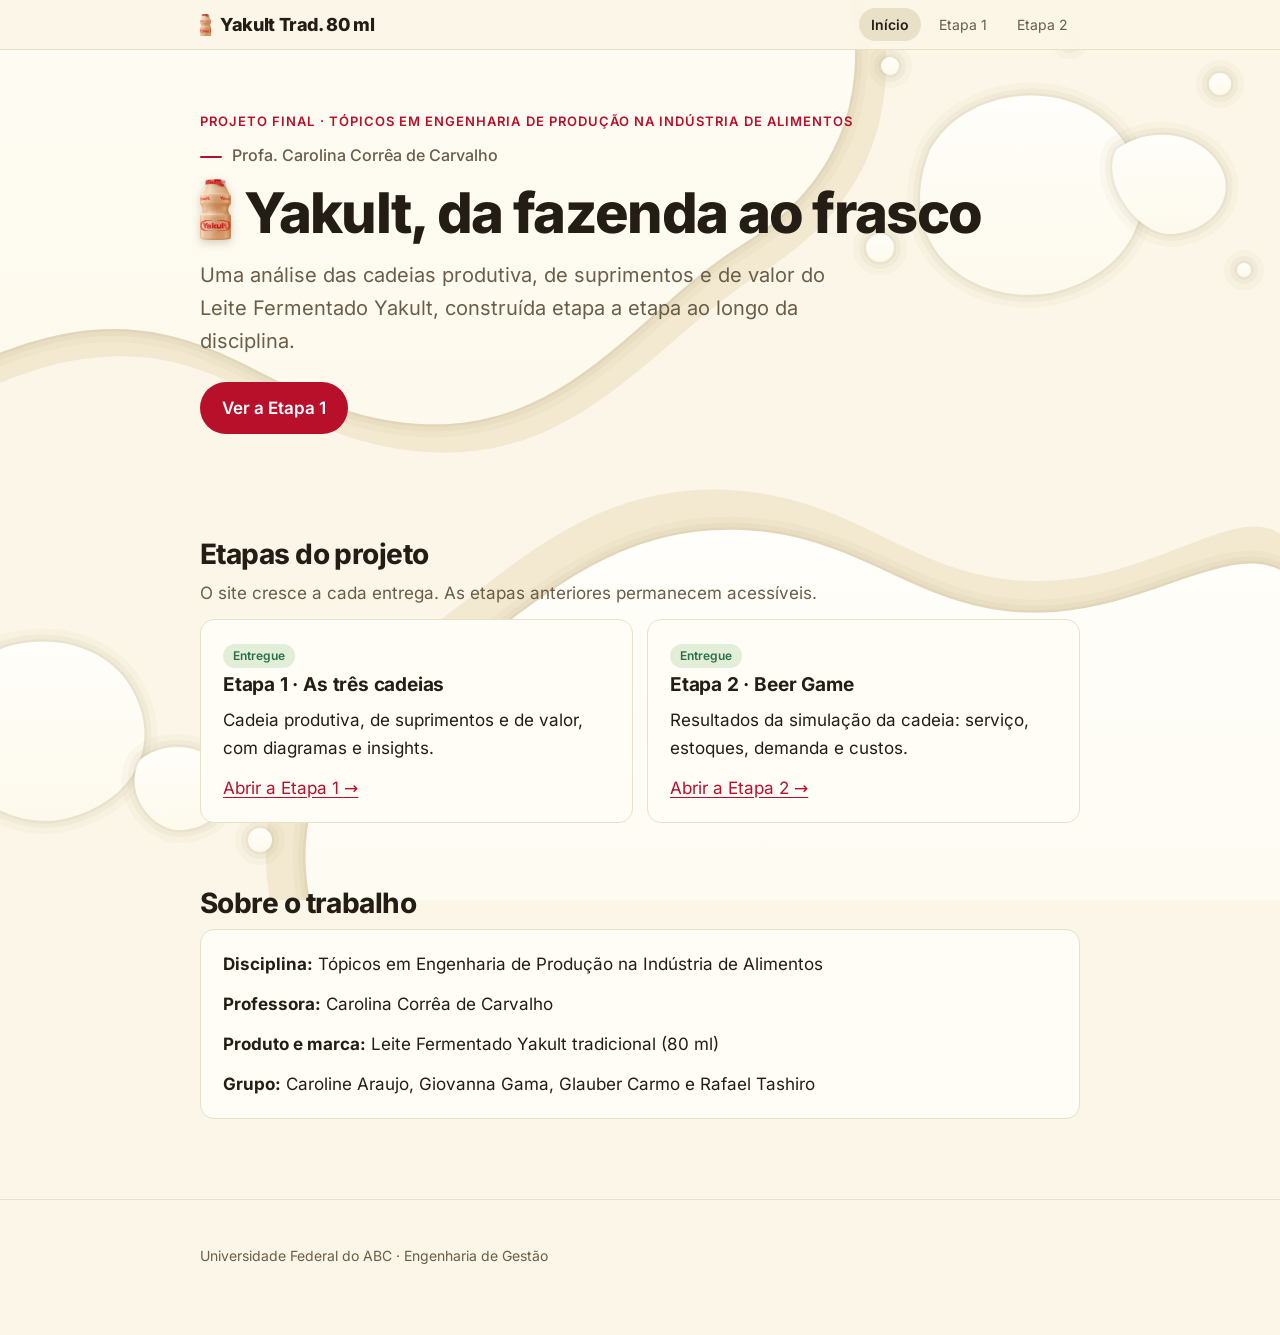
==== commit 9ab6060a: "Adiciona Etapa 2 (Beer Game) Nova página etapa-2.html com regras, estratégia, nível de serviço, esto" ====
--- a/index.html
+++ b/index.html
@@ -14,6 +14,9 @@
   <link rel="apple-touch-icon" href="assets/apple-touch-icon.png">
   <link rel="preload" href="assets/fonts/inter-latin-wght-normal.woff2" as="font" type="font/woff2" crossorigin>
   <link rel="stylesheet" href="assets/style.css">
+  <!-- Vercel Web Analytics (equivale ao inject() do pacote; só funciona no site publicado na Vercel) -->
+  <script>window.va = window.va || function () { (window.vaq = window.vaq || []).push(arguments); };</script>
+  <script defer src="/_vercel/insights/script.js"></script>
 </head>
 <body>
 <a class="skip" href="#main">Pular para o conteúdo</a>
@@ -108,6 +111,7 @@
     <nav class="nav" aria-label="Principal">
       <a href="index.html" aria-current="page">Início</a>
       <a href="etapa-1.html">Etapa 1</a>
+      <a href="etapa-2.html">Etapa 2</a>
     </nav>
   </div>
 </header>
@@ -133,9 +137,10 @@
         <p><a href="etapa-1.html">Abrir a Etapa 1 →</a></p>
       </div>
       <div class="card">
-        <span class="tag soon">Em breve</span>
-        <h3>Etapa 2</h3>
-        <p>Nas próximas aulas.</p>
+        <span class="tag done">Entregue</span>
+        <h3>Etapa 2 · Beer Game</h3>
+        <p>Resultados da simulação da cadeia: serviço, estoques, demanda e custos.</p>
+        <p><a href="etapa-2.html">Abrir a Etapa 2 →</a></p>
       </div>
     </div>
   </section>
--- a/assets/style.css
+++ b/assets/style.css
@@ -140,6 +140,18 @@
 li { margin: 6px 0; }
 .sub { color: var(--muted); margin-top: 0; }
 
+/* Posição do produto na cadeia */
+h2.h-sm { font-size: 20px; margin: 36px 0 10px; }
+.trail { list-style: none; margin: 0; padding: 0; display: flex; flex-wrap: wrap; gap: 8px 4px; align-items: center; }
+.trail li { margin: 0; display: flex; align-items: center; gap: 4px; }
+.trail li + li::before { content: "›"; color: var(--muted); font-size: 18px; line-height: 1; }
+.trail li span {
+  padding: 5px 10px; border-radius: 999px; background: var(--surface);
+  border: 1px solid var(--line); font-size: 13.5px; font-weight: 500;
+}
+.trail li span.here { background: var(--red-soft); border-color: color-mix(in srgb, var(--red) 40%, transparent); color: var(--red); font-weight: 700; }
+#posicao .sub { margin-top: 10px; font-size: 15px; }
+
 /* Cards */
 .grid { display: grid; gap: 14px; }
 .grid.two { grid-template-columns: repeat(auto-fit, minmax(260px, 1fr)); }
@@ -287,7 +299,8 @@
 footer { margin-top: 80px; padding: 32px 0 56px; border-top: 1px solid var(--line); color: var(--muted); font-size: 14px; }
 
 @media (max-width: 600px) {
-  .topbar { top: var(--brand-up, 0px); }
+  .topbar { will-change: transform; transition: transform .25s cubic-bezier(.2, .7, .2, 1); }
+  .topbar.hide-brand { transform: translate3d(0, calc(-1 * var(--brand-h, 0px)), 0); }
   .brand { font-size: 16px; }
   .brand-icon { height: 20px; }
   body { font-size: 16px; }
@@ -326,3 +339,20 @@
   html { scroll-behavior: auto; }
   *, *::before, *::after { transition: none !important; }
 }
+
+/* ---- Etapa 2: gráficos de barras em HTML/CSS e foto do Learning Café ---- */
+.bars { margin: 16px 0; padding: 0; list-style: none; display: grid; gap: 10px; }
+.bars li { display: grid; grid-template-columns: 8.5em 1fr; gap: 4px 12px; align-items: center; margin: 0; }
+.bars .bl { font-size: 14px; font-weight: 600; }
+.bars .bt { position: relative; height: 26px; background: var(--bg); border: 1px solid var(--line); border-radius: 8px; overflow: hidden; }
+.bars .bf { display: block; height: 100%; min-width: 3px; background: var(--blue); border-radius: 0 6px 6px 0; }
+.bars .bf.r { background: var(--red); }
+.bars .bf.g { background: var(--green); }
+.bars .bf.a { background: var(--amber); }
+.bars .bv { grid-column: 2; font-size: 13px; color: var(--muted); font-variant-numeric: tabular-nums; margin-top: -2px; }
+.bars-grp { margin: 18px 0 6px; font-size: 14px; font-weight: 700; }
+.fig-foto { margin: 18px 0; }
+.fig-foto img { display: block; width: 100%; max-width: 460px; height: auto; border-radius: 12px; border: 1px solid var(--line); }
+.fig-foto figcaption { font-size: 13px; color: var(--muted); margin-top: 8px; }
+td.num, th.num { font-variant-numeric: tabular-nums; }
+@media (max-width: 600px) { .bars li { grid-template-columns: 1fr; } .bars .bv { grid-column: 1; } }
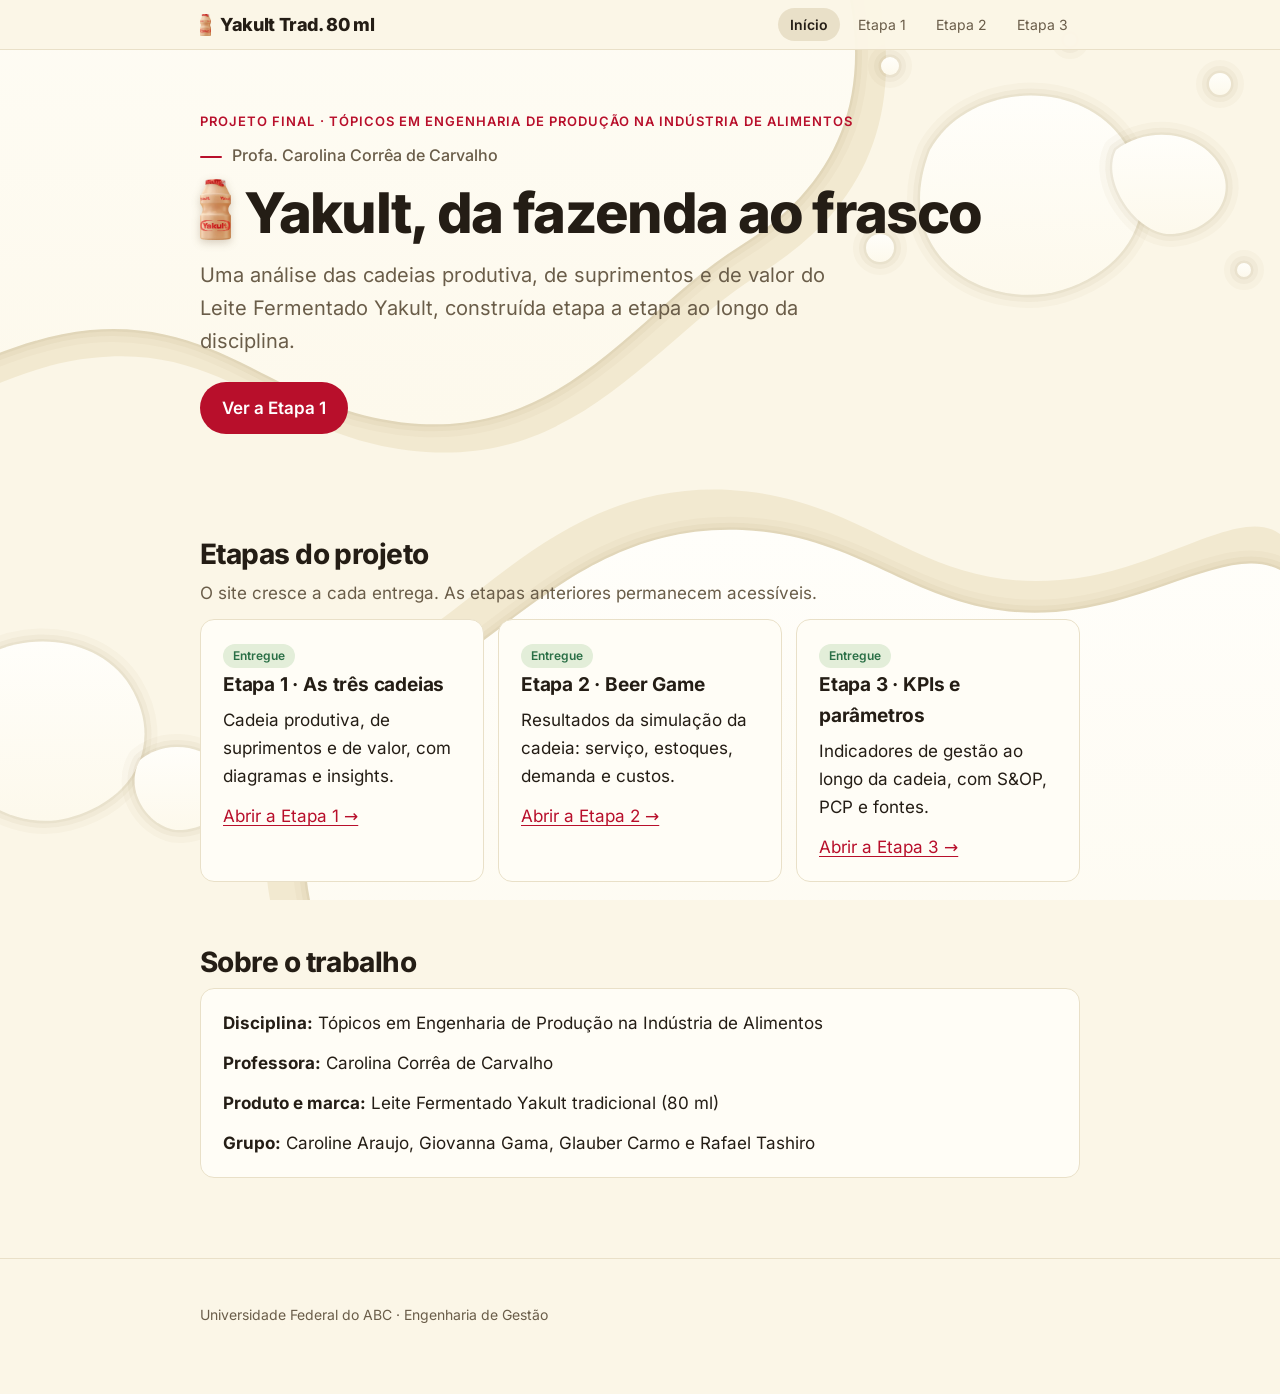
==== commit 6b38fdf2: "Adiciona Etapa 3 (KPIs e parâmetros de gestão) e PDF Página etapa-3.html com mapa de KPIs por fase d" ====
--- a/index.html
+++ b/index.html
@@ -112,6 +112,7 @@
       <a href="index.html" aria-current="page">Início</a>
       <a href="etapa-1.html">Etapa 1</a>
       <a href="etapa-2.html">Etapa 2</a>
+      <a href="etapa-3.html">Etapa 3</a>
     </nav>
   </div>
 </header>
@@ -142,6 +143,12 @@
         <p>Resultados da simulação da cadeia: serviço, estoques, demanda e custos.</p>
         <p><a href="etapa-2.html">Abrir a Etapa 2 →</a></p>
       </div>
+      <div class="card">
+        <span class="tag done">Entregue</span>
+        <h3>Etapa 3 · KPIs e parâmetros</h3>
+        <p>Indicadores de gestão ao longo da cadeia, com S&amp;OP, PCP e fontes.</p>
+        <p><a href="etapa-3.html">Abrir a Etapa 3 →</a></p>
+      </div>
     </div>
   </section>
 
--- a/assets/style.css
+++ b/assets/style.css
@@ -356,3 +356,82 @@
 .fig-foto figcaption { font-size: 13px; color: var(--muted); margin-top: 8px; }
 td.num, th.num { font-variant-numeric: tabular-nums; }
 @media (max-width: 600px) { .bars li { grid-template-columns: 1fr; } .bars .bv { grid-column: 1; } }
+
+/* ---- Etapa 3: mapa de KPIs por fase, quadro de indicadores e impressão (PDF) ---- */
+.cad { list-style: none; margin: 18px 0; padding: 0; display: grid; gap: 22px; grid-template-columns: 1fr; counter-reset: fase; }
+.fase { position: relative; background: var(--surface); border: 1px solid var(--line); border-top: 4px solid var(--green); border-radius: 12px; padding: 12px 14px 14px; }
+.fase.p { border-top-color: var(--blue); }
+.fase.v { border-top-color: var(--red); }
+.fase.a { border-top-color: var(--amber); }
+.fase h3 { margin: 0 0 2px; font-size: 15.5px; }
+.fase .ator { margin: 0 0 8px; font-size: 13px; color: var(--muted); }
+.fase ul { list-style: none; margin: 0; padding: 0; display: flex; flex-wrap: wrap; gap: 6px; }
+.fase li { margin: 0; font-size: 12.5px; line-height: 1.3; padding: 3px 9px; border-radius: 999px; background: var(--bg); border: 1px solid var(--line); }
+.fase li.nd { border-style: dashed; color: var(--muted); }
+.fase:not(:last-child)::after { content: "↓"; position: absolute; left: 50%; bottom: -21px; transform: translateX(-50%); color: var(--muted); font-size: 16px; line-height: 1; }
+.sop-faixa { background: var(--amber-soft); border: 1px solid var(--amber); border-radius: 12px; padding: 12px 14px; margin-top: 8px; }
+.sop-faixa h3 { margin: 0 0 6px; font-size: 15.5px; }
+.sop-faixa ul { list-style: none; margin: 0; padding: 0; display: flex; flex-wrap: wrap; gap: 6px; }
+.sop-faixa li { margin: 0; font-size: 12.5px; padding: 3px 9px; border-radius: 999px; background: var(--surface); border: 1px solid var(--line); }
+@media (min-width: 1100px) {
+  .cad { grid-template-columns: repeat(4, 1fr); gap: 22px 18px; }
+  .fase:not(:last-child)::after { content: "→"; left: auto; right: -17px; bottom: auto; top: 22px; transform: none; }
+  .fase:nth-child(4n)::after { content: ""; }
+}
+.leg-bases { display: flex; flex-wrap: wrap; gap: 8px 16px; margin: 10px 0 4px; font-size: 13px; color: var(--muted); }
+.bs { display: inline-block; font-size: 11.5px; font-weight: 700; padding: 2px 8px; border-radius: 999px; white-space: nowrap; }
+.bs.pub { background: var(--green-soft); color: var(--green); }
+.bs.nor { background: var(--blue-soft); color: var(--blue); }
+.bs.sug { background: var(--amber-soft); color: var(--amber); }
+table.q { font-size: 14px; }
+table.q td, table.q th { vertical-align: top; }
+.dl-pdf { display: inline-block; margin-top: 14px; padding: 10px 20px; background: var(--red); color: #fff; font-weight: 600; border-radius: 999px; text-decoration: none; }
+.print-only { display: none; }
+@media print {
+  @page { size: A4 landscape; margin: 12mm; }
+  html, body { background: #fff !important; }
+  body { font-size: 11.5px; }
+  .milk-bg, .topbar, .skip, .dl-pdf, footer a, .no-print { display: none !important; }
+  .print-only { display: block; }
+  .wrap { max-width: none; padding: 0; }
+  .hero { padding: 0 0 8px; }
+  .hero h1 { font-size: 24px; }
+  section { padding: 8px 0; break-inside: auto; }
+  h2, h3 { break-after: avoid; }
+  .table-wrap { overflow: visible !important; margin: 6px 0 10px; }
+  table, table.q { overflow: visible; border-radius: 0; break-inside: auto; font-size: 10.5px; }
+  th, td { padding: 6px 10px; }
+  thead { display: table-header-group; }
+  .bars-grp, .bars-grp + .sub { break-after: avoid; }
+  .bars-grp { margin-top: 12px; }
+  .facts { margin: 8px 0; }
+  .hero { padding: 0 0 4px; }
+  .hero .lede { font-size: 13px; margin: 4px 0; }
+  .cad { margin: 8px 0; }
+  .fase .ator { display: none; }
+  #quadro { break-before: page; }
+  .sub + .table-wrap { break-before: avoid; }
+  #cadeia > .sub { margin: 2px 0; }
+  .fase li { font-size: 10.5px; padding: 2px 7px; }
+  tr, .fase, .card, .callout { break-inside: avoid; }
+  .cad { display: flex; flex-wrap: wrap; gap: 14px; }
+  .cad .fase { flex: 0 0 calc(25% - 10.5px); box-sizing: border-box; }
+  footer p:last-child { display: none; }
+  .fase:not(:last-child)::after { content: "→"; left: auto; right: -13px; bottom: auto; top: 18px; transform: none; }
+  .fase:nth-child(4n)::after { content: ""; }
+  a { color: inherit; text-decoration: none; }
+  .fontes a { text-decoration: underline; word-break: break-all; }
+  .bs, .fase, .sop-faixa, .callout, th { -webkit-print-color-adjust: exact; print-color-adjust: exact; }
+}
+
+ol.sources { padding-left: 2.4em; }
+@media print {
+  section { padding: 2px 0 !important; margin: 0 !important; }
+  .hero h1 { font-size: 22px; margin: 2px 0; }
+  h2 { font-size: 19px; margin: 6px 0 2px; }
+  .hero .eyebrow { margin: 0; }
+  .print-only { margin: 4px 0 0; font-size: 10.5px; }
+  .fase { padding: 8px 10px 10px; }
+  .fase h3 { font-size: 13.5px; }
+  .sop-faixa { margin-top: 2px; padding: 8px 10px; }
+}
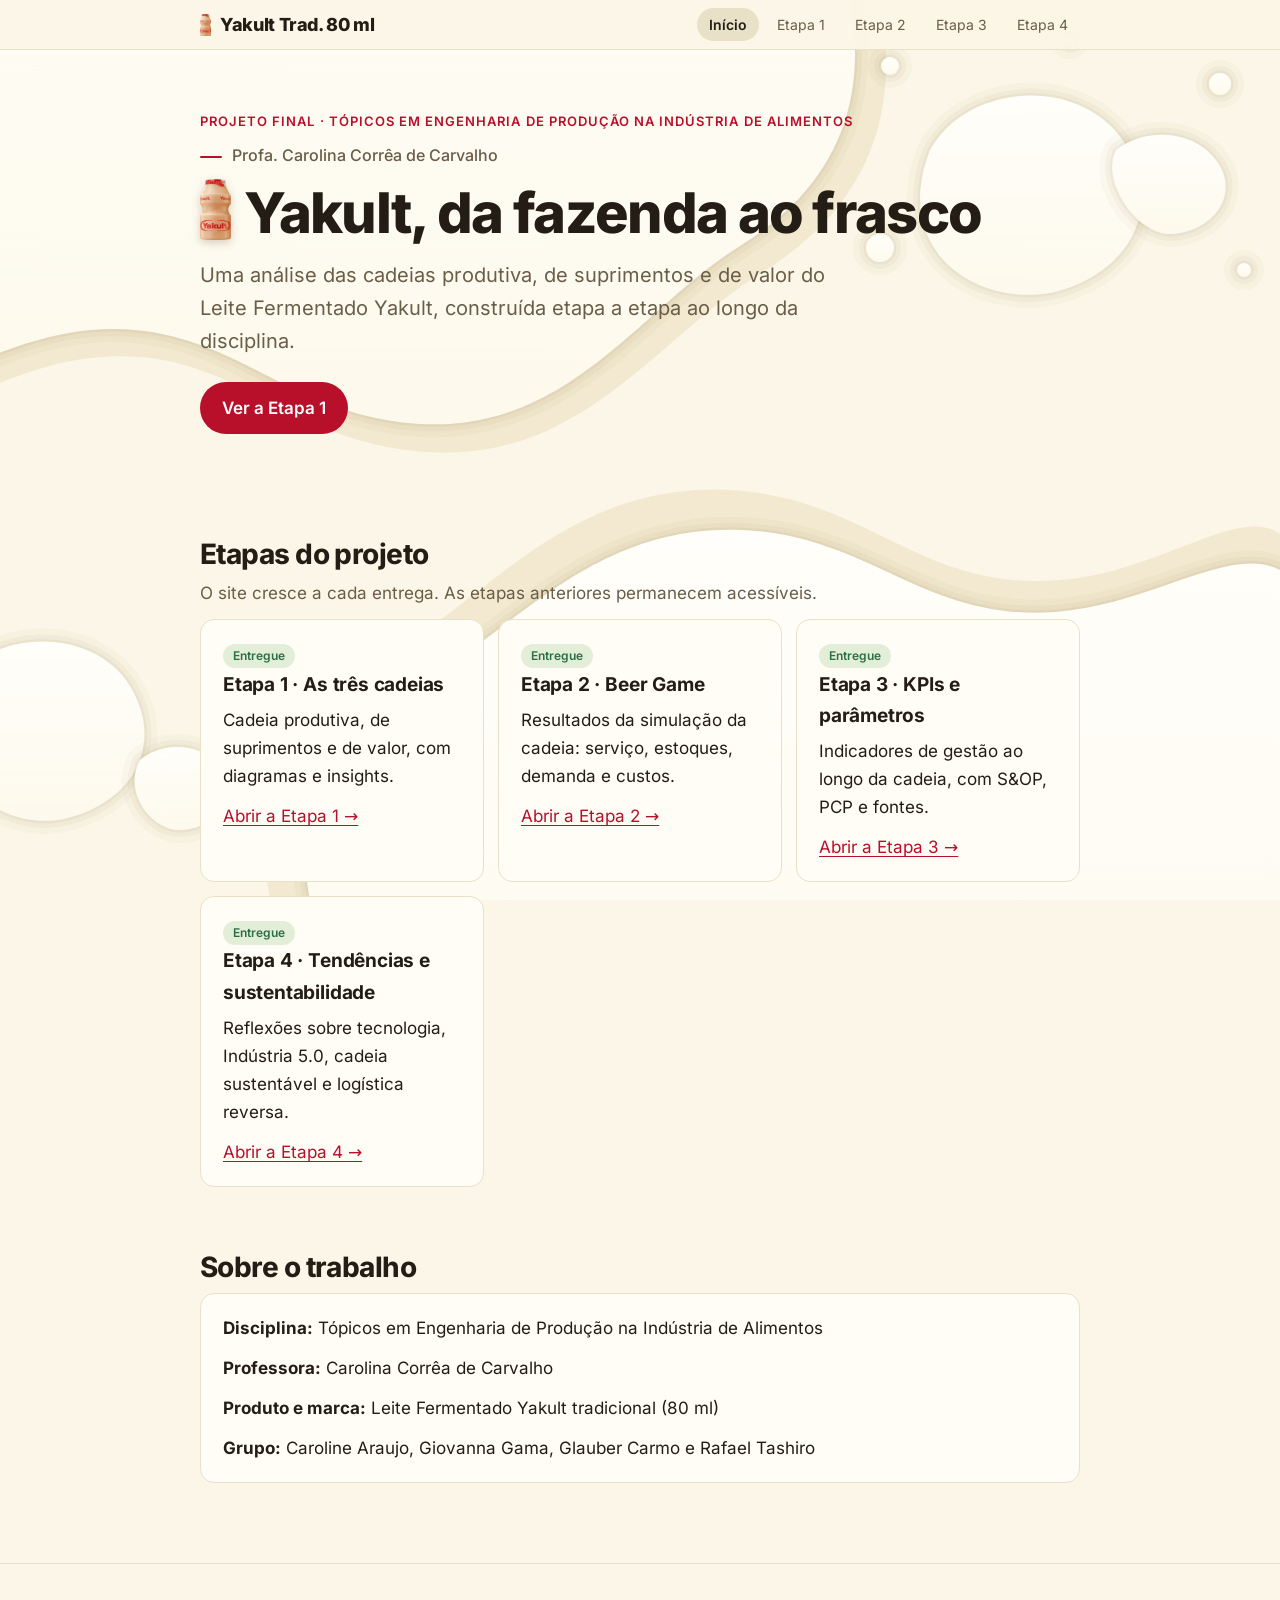
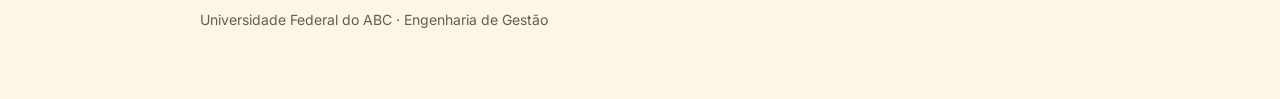
==== commit 54378935: "Etapa 4: pagina com o pedido, as respostas entregues e o PDF Adiciona etapa-4.html e assets/etapa-4." ====
--- a/index.html
+++ b/index.html
@@ -113,6 +113,7 @@
       <a href="etapa-1.html">Etapa 1</a>
       <a href="etapa-2.html">Etapa 2</a>
       <a href="etapa-3.html">Etapa 3</a>
+      <a href="etapa-4.html">Etapa 4</a>
     </nav>
   </div>
 </header>
@@ -149,6 +150,12 @@
         <p>Indicadores de gestão ao longo da cadeia, com S&amp;OP, PCP e fontes.</p>
         <p><a href="etapa-3.html">Abrir a Etapa 3 →</a></p>
       </div>
+      <div class="card">
+        <span class="tag done">Entregue</span>
+        <h3>Etapa 4 · Tendências e sustentabilidade</h3>
+        <p>Reflexões sobre tecnologia, Indústria 5.0, cadeia sustentável e logística reversa.</p>
+        <p><a href="etapa-4.html">Abrir a Etapa 4 →</a></p>
+      </div>
     </div>
   </section>
 
--- a/assets/style.css
+++ b/assets/style.css
@@ -435,3 +435,39 @@
   .fase h3 { font-size: 13.5px; }
   .sop-faixa { margin-top: 2px; padding: 8px 10px; }
 }
+th .expl { display: block; margin-top: 4px; font-size: 13px; font-weight: 400; color: var(--muted); text-transform: none; letter-spacing: 0; line-height: 1.45; }
+table.q tbody th { min-width: 15em; max-width: 26em; }
+@media print { th .expl { font-size: 9.5px; margin-top: 2px; } }
+@media print { table.q tbody th, table.q thead th:first-child { width: 36%; max-width: none; } table.q td:nth-child(4) { width: 30%; } }
+@media (min-width: 601px) { table.q tbody th { width: 30%; } }
+
+/* ---- Etapa 3: 8 KPIs e tabela síntese ---- */
+.kpi8 { grid-template-columns: 1fr; }
+@media (min-width: 900px) { .kpi8 { grid-template-columns: repeat(2, 1fr); } }
+.q3 { margin: 8px 0 0; }
+.q3 dt { margin-top: 10px; font-size: 12px; font-weight: 700; letter-spacing: .04em; text-transform: uppercase; color: var(--red); }
+.q3 dd { margin: 3px 0 0; font-size: 14.5px; line-height: 1.5; }
+table.sint { font-size: 13px; line-height: 1.45; }
+table.sint td, table.sint th { vertical-align: top; }
+@media (min-width: 601px) { table.sint { min-width: 2000px; } table.sint tbody th { width: 7em; } }
+@media print {
+  #tabela, #final { break-before: page; }
+  .kpi8 { display: block !important; columns: 2; column-gap: 14px; }
+  .kpi8 .card { break-inside: avoid; display: block; margin: 0 0 10px; padding: 10px 12px; }
+  table.sint { min-width: 0 !important; font-size: 9.5px; line-height: 1.35; table-layout: fixed; width: 100%; }
+  table.sint th, table.sint td { padding: 5px 6px; word-break: break-word; }
+  table.sint tbody th { width: auto; }
+  table.sint tr { break-inside: avoid; }
+  table.sint th:nth-child(1) { width: 6%; } table.sint th:nth-child(2) { width: 8%; } table.sint th:nth-child(3) { width: 6%; }
+  table.sint th:nth-child(4), table.sint th:nth-child(5) { width: 12%; } table.sint th:nth-child(6) { width: 11%; }
+  table.sint th:nth-child(7) { width: 13%; } table.sint th:nth-child(8) { width: 12%; } table.sint th:nth-child(9) { width: 14%; } table.sint th:nth-child(10) { width: 8%; }
+  table.sint thead th { font-size: 8.5px; }
+  .q3 dd { font-size: 10.5px; }
+  .q3 dt { font-size: 9px; margin-top: 5px; }
+}
+
+/* telas muito estreitas: cinco links no menu precisam caber */
+@media (max-width: 360px) {
+  .nav { font-size: 12px; gap: 0; }
+  .nav a { padding: 5px 7px; }
+}
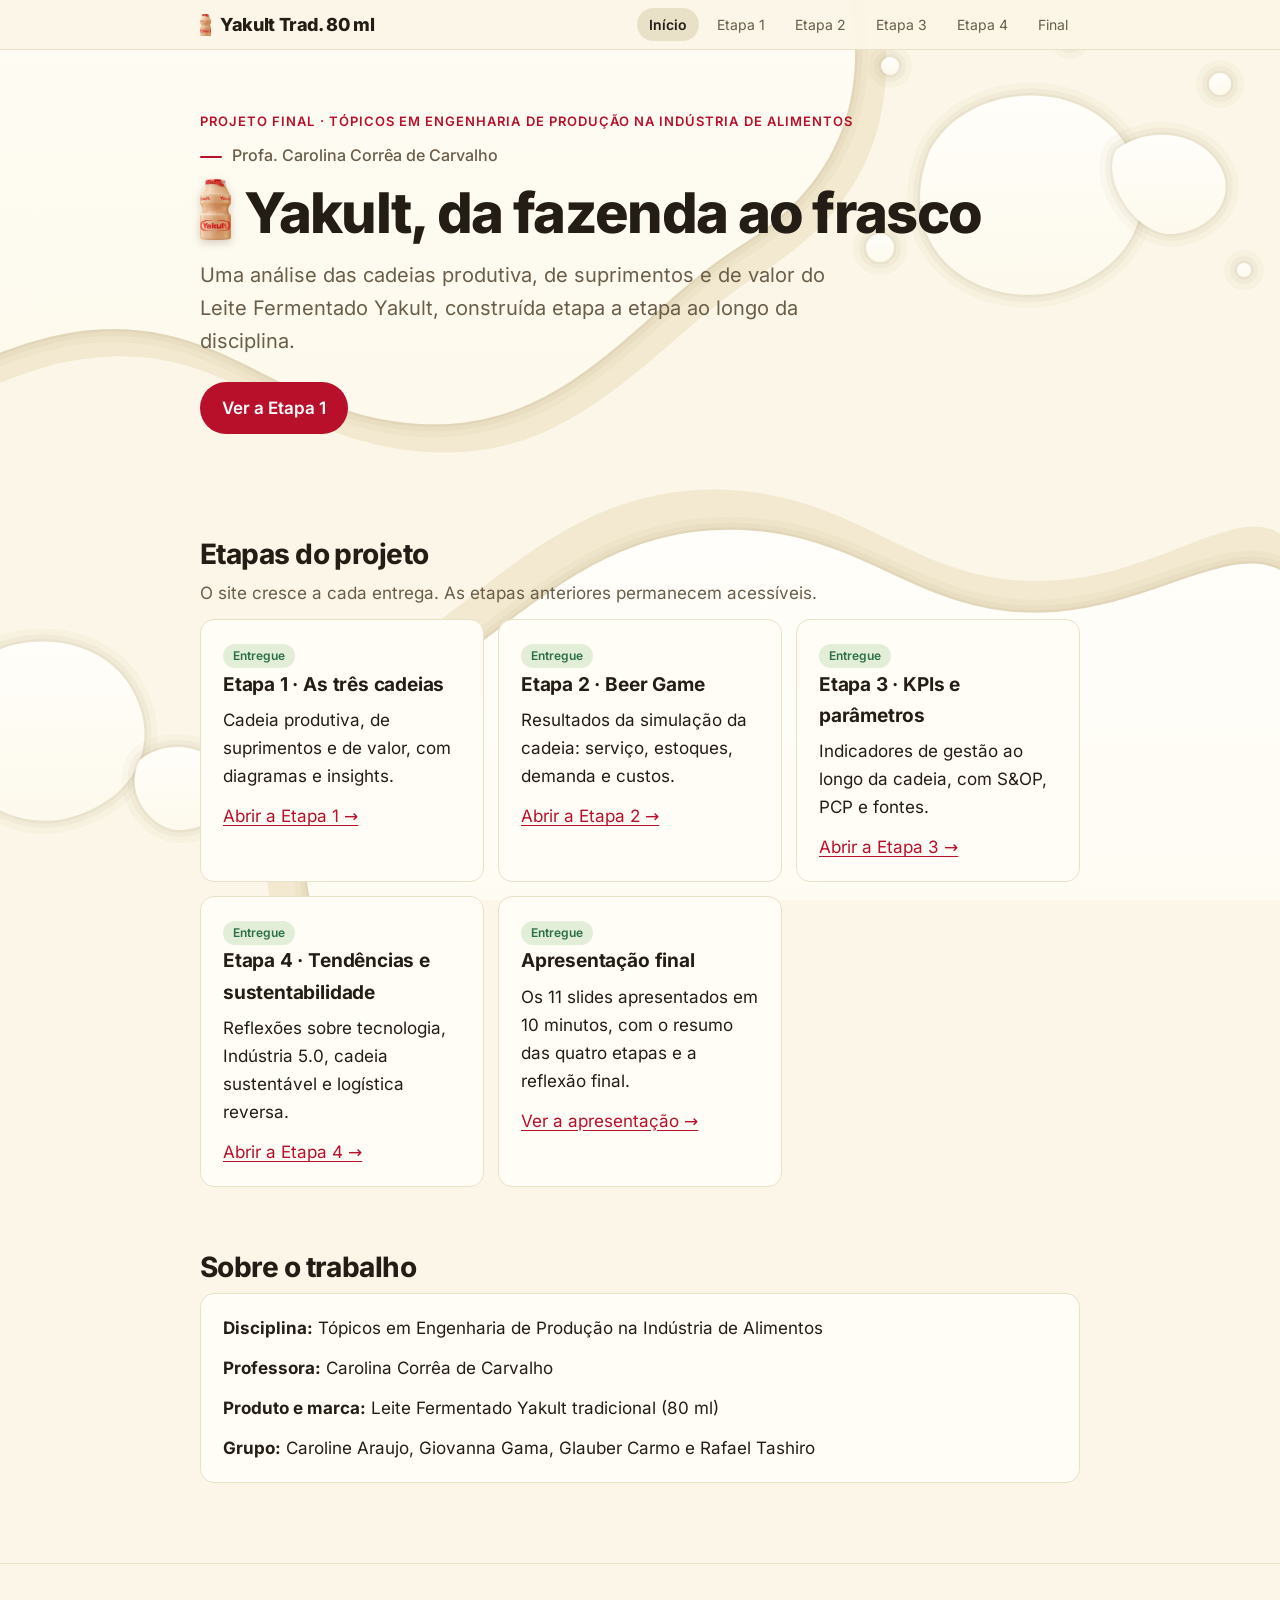
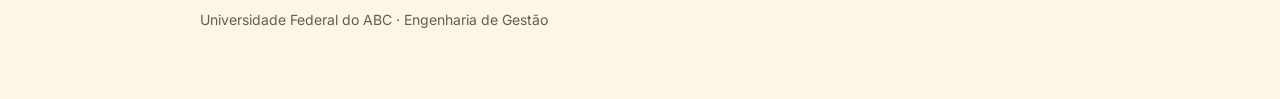
==== commit 06d806b1: "Publica a apresentação final (slides em imagem + PDF) e link 'Final' no menu Co-Authored-By: Claude " ====
--- a/index.html
+++ b/index.html
@@ -114,6 +114,7 @@
       <a href="etapa-2.html">Etapa 2</a>
       <a href="etapa-3.html">Etapa 3</a>
       <a href="etapa-4.html">Etapa 4</a>
+      <a href="apresentacao.html">Final</a>
     </nav>
   </div>
 </header>
@@ -156,6 +157,12 @@
         <p>Reflexões sobre tecnologia, Indústria 5.0, cadeia sustentável e logística reversa.</p>
         <p><a href="etapa-4.html">Abrir a Etapa 4 →</a></p>
       </div>
+      <div class="card">
+        <span class="tag done">Entregue</span>
+        <h3>Apresentação final</h3>
+        <p>Os 11 slides apresentados em 10 minutos, com o resumo das quatro etapas e a reflexão final.</p>
+        <p><a href="apresentacao.html">Ver a apresentação →</a></p>
+      </div>
     </div>
   </section>
 
--- a/assets/style.css
+++ b/assets/style.css
@@ -471,3 +471,10 @@
   .nav { font-size: 12px; gap: 0; }
   .nav a { padding: 5px 7px; }
 }
+
+/* Apresentação final: slides como imagens */
+.slides { display: grid; gap: 18px; margin-top: 18px; }
+.slides figure { margin: 0; }
+.slides img { display: block; width: 100%; height: auto; border-radius: 12px; border: 1px solid var(--line); background: #fff; }
+.slides figcaption { margin-top: 6px; font-size: 14px; color: var(--muted, #6b6259); }
+@media (min-width: 900px) { .slides { grid-template-columns: 1fr 1fr; } }
